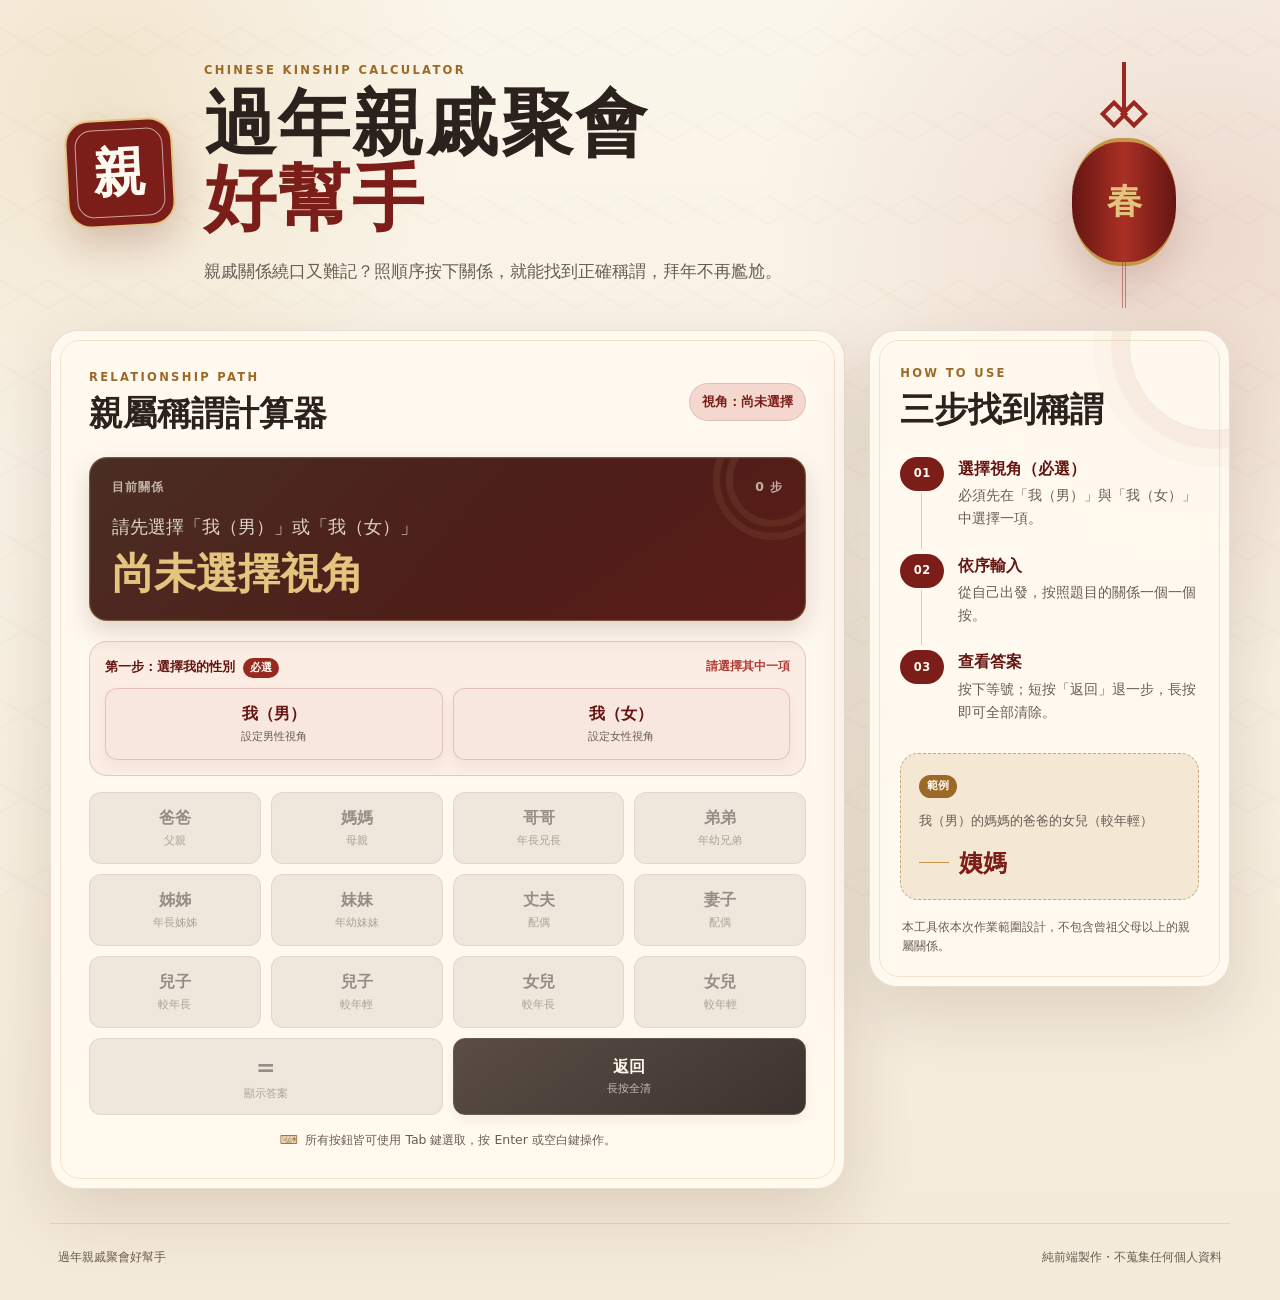
==== index.html @ 0b0f214a "feat: add kinship calculator website" ====
<!doctype html>
<html lang="zh-Hant">
  <head>
    <meta charset="utf-8" />
    <meta name="viewport" content="width=device-width, initial-scale=1" />
    <meta
      name="description"
      content="用按鈕組合親屬關係，快速查詢正確的中文親戚稱謂。"
    />
    <meta name="theme-color" content="#8f211c" />
    <meta property="og:title" content="過年親戚聚會好幫手" />
    <meta
      property="og:description"
      content="不再叫錯人！用關係路徑快速查詢親戚稱謂。"
    />
    <meta property="og:type" content="website" />
    <meta property="og:url" content="https://hw3.chuen666666.com/" />
    <link rel="canonical" href="https://hw3.chuen666666.com/" />
    <link rel="icon" href="./favicon.svg" type="image/svg+xml" />
    <link rel="stylesheet" href="./css/style.css" />
    <script src="./js/app.js" defer></script>
    <title>過年親戚聚會好幫手</title>
  </head>
  <body>
    <a class="skip-link" href="#kinship-tool">跳到稱謂計算器</a>

    <div class="page-shell">
      <header class="hero" aria-labelledby="page-title">
        <div class="brand-seal" aria-hidden="true"><span>親</span></div>
        <div class="hero-copy">
          <p class="eyebrow">Chinese Kinship Calculator</p>
          <h1 id="page-title">過年親戚聚會<br /><span>好幫手</span></h1>
          <p class="hero-description">
            親戚關係繞口又難記？照順序按下關係，就能找到正確稱謂，拜年不再尷尬。
          </p>
        </div>
        <div class="hero-decoration" aria-hidden="true">
          <span class="knot"></span><span class="lantern">春</span>
        </div>
      </header>

      <main id="kinship-tool" class="tool-layout">
        <section class="calculator-card" aria-labelledby="calculator-title">
          <div class="calculator-heading">
            <div>
              <p class="section-kicker">RELATIONSHIP PATH</p>
              <h2 id="calculator-title">親屬稱謂計算器</h2>
            </div>
            <span id="viewpoint-status" class="viewpoint-status"
              >視角：尚未選擇</span
            >
          </div>

          <div class="display-panel" aria-label="計算結果顯示區">
            <div class="display-meta">
              <span>目前關係</span><span id="step-count">0 步</span>
            </div>
            <p id="expression" class="expression">
              請先選擇「我（男）」或「我（女）」
            </p>
            <output id="result" class="result" aria-live="polite"
              >尚未選擇視角</output
            >
          </div>

          <div class="root-selector">
            <div class="root-selector-heading">
              <span>第一步：選擇我的性別 <b>必選</b></span>
              <span id="root-required-message" aria-live="polite"
                >請選擇其中一項</span
              >
            </div>
            <div
              class="root-choice"
              role="radiogroup"
              aria-label="我的性別"
              aria-required="true"
            >
              <button
                class="key key--root"
                type="button"
                role="radio"
                data-root="male"
                aria-checked="false"
              >
                <span>我（男）</span><small>設定男性視角</small>
              </button>
              <button
                class="key key--root"
                type="button"
                role="radio"
                data-root="female"
                aria-checked="false"
              >
                <span>我（女）</span><small>設定女性視角</small>
              </button>
            </div>
          </div>

          <div class="keypad" aria-label="親屬關係按鈕">
            <button
              class="key key--relation"
              type="button"
              data-relation="father"
              aria-label="爸爸"
              disabled
            >
              <span>爸爸</span><small>父親</small>
            </button>
            <button
              class="key key--relation"
              type="button"
              data-relation="mother"
              aria-label="媽媽"
              disabled
            >
              <span>媽媽</span><small>母親</small>
            </button>
            <button
              class="key key--relation"
              type="button"
              data-relation="olderBrother"
              aria-label="哥哥"
              disabled
            >
              <span>哥哥</span><small>年長兄長</small>
            </button>
            <button
              class="key key--relation"
              type="button"
              data-relation="youngerBrother"
              aria-label="弟弟"
              disabled
            >
              <span>弟弟</span><small>年幼兄弟</small>
            </button>

            <button
              class="key key--relation"
              type="button"
              data-relation="olderSister"
              aria-label="姊姊"
              disabled
            >
              <span>姊姊</span><small>年長姊姊</small>
            </button>
            <button
              class="key key--relation"
              type="button"
              data-relation="youngerSister"
              aria-label="妹妹"
              disabled
            >
              <span>妹妹</span><small>年幼妹妹</small>
            </button>
            <button
              class="key key--relation"
              type="button"
              data-relation="husband"
              aria-label="丈夫"
              disabled
            >
              <span>丈夫</span><small>配偶</small>
            </button>
            <button
              class="key key--relation"
              type="button"
              data-relation="wife"
              aria-label="妻子"
              disabled
            >
              <span>妻子</span><small>配偶</small>
            </button>

            <button
              class="key key--relation key--long"
              type="button"
              data-relation="olderSon"
              aria-label="兒子，較年長"
              disabled
            >
              <span>兒子</span><small>較年長</small>
            </button>
            <button
              class="key key--relation key--long"
              type="button"
              data-relation="youngerSon"
              aria-label="兒子，較年輕"
              disabled
            >
              <span>兒子</span><small>較年輕</small>
            </button>
            <button
              class="key key--relation key--long"
              type="button"
              data-relation="olderDaughter"
              aria-label="女兒，較年長"
              disabled
            >
              <span>女兒</span><small>較年長</small>
            </button>
            <button
              class="key key--relation key--long"
              type="button"
              data-relation="youngerDaughter"
              aria-label="女兒，較年輕"
              disabled
            >
              <span>女兒</span><small>較年輕</small>
            </button>

            <button
              class="key key--equals"
              type="button"
              data-action="evaluate"
              aria-label="顯示答案"
              disabled
            >
              <span>=</span><small>顯示答案</small>
            </button>
            <button class="key key--back" type="button" data-action="back">
              <span>返回</span><small>長按全清</small>
            </button>
          </div>

          <p id="interaction-status" class="sr-only" aria-live="polite"></p>
          <p class="keyboard-hint">
            <span aria-hidden="true">⌨</span> 所有按鈕皆可使用 Tab 鍵選取，按
            Enter 或空白鍵操作。
          </p>
        </section>

        <aside class="guide-card" aria-labelledby="guide-title">
          <p class="section-kicker">HOW TO USE</p>
          <h2 id="guide-title">三步找到稱謂</h2>
          <ol class="steps">
            <li>
              <span class="step-number">01</span>
              <div>
                <strong>選擇視角（必選）</strong>
                <p>必須先在「我（男）」與「我（女）」中選擇一項。</p>
              </div>
            </li>
            <li>
              <span class="step-number">02</span>
              <div>
                <strong>依序輸入</strong>
                <p>從自己出發，按照題目的關係一個一個按。</p>
              </div>
            </li>
            <li>
              <span class="step-number">03</span>
              <div>
                <strong>查看答案</strong>
                <p>按下等號；短按「返回」退一步，長按即可全部清除。</p>
              </div>
            </li>
          </ol>

          <div class="example-card">
            <span>範例</span>
            <p>我（男）的媽媽的爸爸的女兒（較年輕）</p>
            <div aria-hidden="true"><i></i><b>姨媽</b></div>
          </div>

          <p class="scope-note">
            本工具依本次作業範圍設計，不包含曾祖父母以上的親屬關係。
          </p>
        </aside>
      </main>

      <footer>
        <p>過年親戚聚會好幫手</p>
        <p>純前端製作・不蒐集任何個人資料</p>
      </footer>
    </div>

    <noscript
      >此工具需要 JavaScript 才能計算親屬稱謂，請啟用 JavaScript
      後重新整理頁面。</noscript
    >
  </body>
</html>
---- css/style.css ----
:root {
  --red-950: #47100f;
  --red-900: #651512;
  --red-800: #7b1d18;
  --red-700: #982820;
  --red-100: #f4d8cf;
  --gold-700: #9c6a26;
  --gold-500: #c59647;
  --gold-300: #e4c47e;
  --paper: #fffaf0;
  --paper-deep: #f3ead9;
  --ink: #2b211d;
  --ink-soft: #695c54;
  --line: rgba(92, 61, 38, 0.15);
  --success: #27714e;
  --error: #b03a31;
  --shadow: 0 24px 70px rgba(73, 30, 16, 0.14);
  --radius-lg: 28px;
  --radius-md: 18px;
  --radius-sm: 12px;
}

*,
*::before,
*::after {
  box-sizing: border-box;
}

html {
  scroll-behavior: smooth;
}

body {
  min-width: 320px;
  min-height: 100vh;
  margin: 0;
  color: var(--ink);
  background:
    radial-gradient(
      circle at 8% 7%,
      rgba(197, 150, 71, 0.18),
      transparent 23rem
    ),
    radial-gradient(
      circle at 94% 18%,
      rgba(152, 40, 32, 0.13),
      transparent 28rem
    ),
    linear-gradient(180deg, #fbf6eb 0%, #f4ead8 100%);
  font-family:
    "Noto Sans TC", "PingFang TC", "Microsoft JhengHei", system-ui, sans-serif;
  line-height: 1.5;
}

body::before {
  position: fixed;
  inset: 0;
  z-index: -1;
  content: "";
  opacity: 0.28;
  pointer-events: none;
  background-image:
    linear-gradient(
      30deg,
      transparent 48%,
      rgba(132, 85, 42, 0.08) 49%,
      rgba(132, 85, 42, 0.08) 51%,
      transparent 52%
    ),
    linear-gradient(
      150deg,
      transparent 48%,
      rgba(132, 85, 42, 0.06) 49%,
      rgba(132, 85, 42, 0.06) 51%,
      transparent 52%
    );
  background-size: 48px 84px;
}

button,
output {
  font: inherit;
}

button {
  -webkit-tap-highlight-color: transparent;
}

.sr-only {
  position: absolute;
  width: 1px;
  height: 1px;
  padding: 0;
  margin: -1px;
  overflow: hidden;
  clip: rect(0, 0, 0, 0);
  white-space: nowrap;
  border: 0;
}

.skip-link {
  position: fixed;
  top: 12px;
  left: 12px;
  z-index: 20;
  padding: 10px 16px;
  color: #fff;
  background: var(--red-900);
  border-radius: 8px;
  transform: translateY(-160%);
  transition: transform 160ms ease;
}

.skip-link:focus {
  transform: translateY(0);
}

.page-shell {
  width: min(1180px, calc(100% - 40px));
  margin: 0 auto;
}

.hero {
  position: relative;
  display: grid;
  grid-template-columns: auto minmax(0, 1fr) 180px;
  gap: 30px;
  align-items: center;
  min-height: 330px;
  padding: 62px 16px 46px;
}

.brand-seal {
  position: relative;
  display: grid;
  width: 108px;
  aspect-ratio: 1;
  place-items: center;
  color: var(--paper);
  background: var(--red-800);
  border: 2px solid var(--gold-300);
  border-radius: 24px;
  box-shadow: 0 18px 38px rgba(101, 21, 18, 0.2);
  transform: rotate(-3deg);
}

.brand-seal::before {
  position: absolute;
  inset: 8px;
  content: "";
  border: 1px solid rgba(255, 250, 240, 0.6);
  border-radius: 17px;
}

.brand-seal span {
  font-family: "Noto Serif TC", "PMingLiU", serif;
  font-size: 3.3rem;
  font-weight: 700;
  line-height: 1;
}

.eyebrow,
.section-kicker {
  margin: 0 0 8px;
  color: var(--gold-700);
  font-size: 0.72rem;
  font-weight: 800;
  letter-spacing: 0.2em;
  text-transform: uppercase;
}

.hero h1 {
  margin: 0;
  font-family: "Noto Serif TC", "PMingLiU", serif;
  font-size: clamp(2.65rem, 5.6vw, 5rem);
  font-weight: 800;
  letter-spacing: 0.03em;
  line-height: 1.04;
}

.hero h1 span {
  color: var(--red-800);
}

.hero-description {
  max-width: 630px;
  margin: 22px 0 0;
  color: var(--ink-soft);
  font-size: 1.05rem;
}

.hero-decoration {
  position: relative;
  align-self: stretch;
}

.knot {
  position: absolute;
  top: 0;
  left: 50%;
  width: 4px;
  height: 56px;
  background: var(--red-700);
  transform: translateX(-50%);
}

.knot::before,
.knot::after {
  position: absolute;
  top: 42px;
  width: 20px;
  height: 20px;
  content: "";
  border: 4px solid var(--red-700);
  transform: rotate(45deg);
}

.knot::before {
  left: -18px;
}
.knot::after {
  right: -18px;
}

.lantern {
  position: absolute;
  top: 76px;
  left: 50%;
  display: grid;
  width: 104px;
  height: 128px;
  place-items: center;
  color: var(--gold-300);
  background: linear-gradient(
    90deg,
    var(--red-900),
    #aa3025 50%,
    var(--red-900)
  );
  border: 4px solid var(--gold-500);
  border-width: 4px 0;
  border-radius: 46%;
  box-shadow: 0 18px 40px rgba(101, 21, 18, 0.18);
  font-family: "Noto Serif TC", "PMingLiU", serif;
  font-size: 2.2rem;
  font-weight: 700;
  transform: translateX(-50%);
}

.lantern::after {
  position: absolute;
  top: 100%;
  left: 50%;
  width: 3px;
  height: 46px;
  content: "";
  background: repeating-linear-gradient(
    90deg,
    var(--red-700) 0 1px,
    transparent 1px 3px
  );
  transform: translateX(-50%);
}

.tool-layout {
  display: grid;
  grid-template-columns: minmax(0, 1.72fr) minmax(280px, 0.78fr);
  gap: 24px;
  align-items: start;
  padding-bottom: 34px;
}

.calculator-card,
.guide-card {
  position: relative;
  background: rgba(255, 250, 240, 0.92);
  border: 1px solid rgba(120, 78, 41, 0.16);
  border-radius: var(--radius-lg);
  box-shadow: var(--shadow);
  backdrop-filter: blur(12px);
}

.calculator-card {
  padding: clamp(20px, 3.6vw, 38px);
}

.calculator-card::before,
.guide-card::before {
  position: absolute;
  inset: 9px;
  z-index: -1;
  content: "";
  border: 1px solid rgba(197, 150, 71, 0.22);
  border-radius: calc(var(--radius-lg) - 8px);
  pointer-events: none;
}

.calculator-heading {
  display: flex;
  gap: 18px;
  align-items: center;
  justify-content: space-between;
  margin-bottom: 22px;
}

.calculator-heading h2,
.guide-card h2 {
  margin: 0;
  font-family: "Noto Serif TC", "PMingLiU", serif;
  font-size: clamp(1.55rem, 3vw, 2.1rem);
  line-height: 1.2;
}

.viewpoint-status {
  flex: 0 0 auto;
  padding: 8px 12px;
  color: var(--red-800);
  background: var(--red-100);
  border: 1px solid rgba(123, 29, 24, 0.14);
  border-radius: 999px;
  font-size: 0.83rem;
  font-weight: 700;
}

.display-panel {
  position: relative;
  min-height: 164px;
  margin-bottom: 20px;
  padding: 20px 22px;
  overflow: hidden;
  color: #fff9ed;
  background:
    linear-gradient(135deg, rgba(228, 196, 126, 0.08), transparent 55%),
    linear-gradient(145deg, #3d211b, #5b1c18);
  border: 1px solid rgba(228, 196, 126, 0.3);
  border-radius: var(--radius-md);
  box-shadow:
    inset 0 0 0 1px rgba(255, 255, 255, 0.04),
    0 10px 24px rgba(71, 16, 15, 0.17);
}

.display-panel::after {
  position: absolute;
  top: -38px;
  right: -28px;
  width: 120px;
  height: 120px;
  content: "";
  border: 20px double rgba(228, 196, 126, 0.08);
  border-radius: 50%;
}

.display-meta {
  position: relative;
  z-index: 1;
  display: flex;
  justify-content: space-between;
  color: rgba(255, 249, 237, 0.66);
  font-size: 0.78rem;
  font-weight: 700;
  letter-spacing: 0.08em;
}

.expression {
  position: relative;
  z-index: 1;
  min-height: 27px;
  margin: 17px 0 8px;
  overflow-wrap: anywhere;
  color: rgba(255, 249, 237, 0.82);
  font-size: clamp(0.96rem, 2.2vw, 1.15rem);
}

.result {
  position: relative;
  z-index: 1;
  display: block;
  min-height: 46px;
  color: var(--gold-300);
  font-family: "Noto Serif TC", "PMingLiU", serif;
  font-size: clamp(1.8rem, 4vw, 2.65rem);
  font-weight: 800;
  line-height: 1.2;
  transition:
    color 160ms ease,
    transform 160ms ease;
}

.result.is-success {
  color: #f3d58f;
  transform: translateY(-1px);
}

.result.is-error {
  color: #ffc3b7;
  font-family: inherit;
  font-size: 1.05rem;
  font-weight: 700;
}

.root-selector {
  margin-bottom: 16px;
  padding: 15px;
  background: rgba(244, 216, 207, 0.38);
  border: 1px solid rgba(152, 40, 32, 0.18);
  border-radius: var(--radius-md);
}

.root-selector-heading {
  display: flex;
  gap: 12px;
  align-items: center;
  justify-content: space-between;
  margin-bottom: 10px;
  color: var(--red-900);
  font-size: 0.8rem;
  font-weight: 800;
}

.root-selector-heading b {
  display: inline-block;
  margin-left: 4px;
  padding: 2px 7px;
  color: var(--paper);
  background: var(--red-700);
  border-radius: 999px;
  font-size: 0.66rem;
}

#root-required-message {
  color: var(--error);
  font-size: 0.74rem;
  font-weight: 700;
}

#root-required-message.is-complete {
  color: var(--success);
}

.root-choice {
  display: grid;
  grid-template-columns: repeat(2, minmax(0, 1fr));
  gap: 10px;
}

.keypad {
  display: grid;
  grid-template-columns: repeat(4, minmax(0, 1fr));
  gap: 10px;
}

.key {
  position: relative;
  display: flex;
  min-width: 0;
  min-height: 72px;
  padding: 11px 8px;
  flex-direction: column;
  align-items: center;
  justify-content: center;
  color: var(--ink);
  background: linear-gradient(180deg, #fffdf8, #f5ecdd);
  border: 1px solid var(--line);
  border-radius: var(--radius-sm);
  box-shadow: 0 5px 12px rgba(76, 48, 25, 0.06);
  cursor: pointer;
  touch-action: manipulation;
  user-select: none;
  transition:
    transform 140ms ease,
    box-shadow 140ms ease,
    border-color 140ms ease,
    background 140ms ease;
}

.key span {
  font-size: 1.02rem;
  font-weight: 800;
}

.key small {
  margin-top: 2px;
  color: var(--ink-soft);
  font-size: 0.69rem;
}

.key:hover {
  z-index: 1;
  border-color: rgba(156, 106, 38, 0.48);
  box-shadow: 0 9px 20px rgba(76, 48, 25, 0.11);
  transform: translateY(-2px);
}

.key:active {
  box-shadow: 0 3px 8px rgba(76, 48, 25, 0.08);
  transform: translateY(1px);
}

.key:focus-visible {
  z-index: 2;
  outline: 3px solid rgba(197, 150, 71, 0.55);
  outline-offset: 2px;
}

.key:disabled {
  color: rgba(43, 33, 29, 0.45);
  background: #eee7dc;
  border-color: rgba(92, 61, 38, 0.09);
  box-shadow: none;
  cursor: not-allowed;
  transform: none;
}

.key:disabled small {
  color: rgba(105, 92, 84, 0.5);
}

.key--root {
  color: var(--red-900);
  background: #f8e7df;
  border-color: rgba(152, 40, 32, 0.2);
}

.key--root[aria-checked="true"] {
  color: #fff9ed;
  background: linear-gradient(145deg, var(--red-700), var(--red-900));
  border-color: var(--gold-500);
  box-shadow: 0 8px 20px rgba(101, 21, 18, 0.2);
}

.key--root[aria-checked="true"] small {
  color: rgba(255, 249, 237, 0.72);
}

.key--equals {
  color: var(--paper);
  background: linear-gradient(145deg, #b67d2e, #8f5b1d);
  border-color: var(--gold-300);
}

.key--equals span {
  font-size: 1.45rem;
}

.key--equals small {
  color: rgba(255, 250, 240, 0.75);
}

.key--back {
  color: var(--paper);
  background: linear-gradient(145deg, #5a4d46, #3d332e);
  border-color: #695a51;
}

.key--back small {
  color: rgba(255, 250, 240, 0.68);
}

.key--back.is-pressing {
  background: linear-gradient(145deg, #79231e, #4f1714);
  border-color: var(--gold-500);
  box-shadow: 0 0 0 3px rgba(197, 150, 71, 0.22);
}

.key--equals,
.key--back {
  grid-column: span 2;
}

.keyboard-hint {
  margin: 16px 0 0;
  color: var(--ink-soft);
  font-size: 0.78rem;
  text-align: center;
}

.keyboard-hint span {
  margin-right: 4px;
  color: var(--gold-700);
}

.guide-card {
  padding: 34px 30px 30px;
  overflow: hidden;
}

.guide-card::after {
  position: absolute;
  top: -70px;
  right: -70px;
  width: 170px;
  height: 170px;
  content: "";
  border: 1px solid rgba(152, 40, 32, 0.09);
  border-radius: 50%;
  box-shadow:
    0 0 0 18px rgba(152, 40, 32, 0.035),
    0 0 0 36px rgba(152, 40, 32, 0.025);
}

.steps {
  display: grid;
  gap: 0;
  margin: 26px 0 30px;
  padding: 0;
  list-style: none;
}

.steps li {
  position: relative;
  display: grid;
  grid-template-columns: 44px 1fr;
  gap: 14px;
  padding-bottom: 24px;
}

.steps li:last-child {
  padding-bottom: 0;
}

.steps li:not(:last-child)::after {
  position: absolute;
  top: 36px;
  bottom: 5px;
  left: 21px;
  width: 1px;
  content: "";
  background: rgba(197, 150, 71, 0.45);
}

.step-number {
  display: grid;
  width: 44px;
  height: 34px;
  place-items: center;
  color: var(--paper);
  background: var(--red-800);
  border-radius: 999px;
  font-size: 0.72rem;
  font-weight: 800;
  letter-spacing: 0.05em;
}

.steps strong {
  display: block;
  margin-bottom: 4px;
  color: var(--red-900);
  font-size: 0.98rem;
}

.steps p {
  margin: 0;
  color: var(--ink-soft);
  font-size: 0.86rem;
  line-height: 1.65;
}

.example-card {
  padding: 18px;
  background: #f4e8d4;
  border: 1px dashed rgba(156, 106, 38, 0.5);
  border-radius: var(--radius-md);
}

.example-card > span {
  display: inline-block;
  padding: 3px 8px;
  color: var(--paper);
  background: var(--gold-700);
  border-radius: 999px;
  font-size: 0.68rem;
  font-weight: 800;
}

.example-card p {
  margin: 12px 0 14px;
  color: var(--ink-soft);
  font-size: 0.8rem;
  line-height: 1.65;
}

.example-card div {
  display: flex;
  align-items: center;
  color: var(--red-800);
}

.example-card i {
  width: 30px;
  height: 1px;
  margin-right: 10px;
  background: var(--gold-500);
}

.example-card b {
  font-family: "Noto Serif TC", "PMingLiU", serif;
  font-size: 1.5rem;
}

.scope-note {
  margin: 18px 2px 0;
  color: var(--ink-soft);
  font-size: 0.75rem;
  line-height: 1.6;
}

footer {
  display: flex;
  padding: 24px 8px 34px;
  justify-content: space-between;
  color: var(--ink-soft);
  border-top: 1px solid rgba(92, 61, 38, 0.12);
  font-size: 0.78rem;
}

footer p {
  margin: 0;
}

noscript {
  position: fixed;
  right: 20px;
  bottom: 20px;
  left: 20px;
  z-index: 30;
  padding: 14px 18px;
  color: #fff;
  background: var(--error);
  border-radius: 12px;
  text-align: center;
}

@media (max-width: 920px) {
  .hero {
    grid-template-columns: auto minmax(0, 1fr);
  }

  .hero-decoration {
    display: none;
  }

  .tool-layout {
    grid-template-columns: 1fr;
  }

  .guide-card {
    display: grid;
    grid-template-columns: minmax(0, 1fr) minmax(260px, 0.8fr);
    column-gap: 30px;
  }

  .guide-card > .section-kicker,
  .guide-card > h2,
  .guide-card > .scope-note {
    grid-column: 1 / -1;
  }

  .steps {
    margin-bottom: 0;
  }

  .example-card {
    align-self: start;
    margin-top: 26px;
  }
}

@media (max-width: 650px) {
  .page-shell {
    width: min(100% - 24px, 560px);
  }

  .hero {
    grid-template-columns: 68px minmax(0, 1fr);
    gap: 16px;
    min-height: auto;
    padding: 34px 3px 28px;
  }

  .brand-seal {
    width: 68px;
    border-radius: 17px;
  }

  .brand-seal::before {
    inset: 6px;
    border-radius: 12px;
  }

  .brand-seal span {
    font-size: 2.25rem;
  }

  .eyebrow {
    letter-spacing: 0.11em;
  }

  .hero h1 {
    font-size: clamp(2rem, 10vw, 3rem);
  }

  .hero-description {
    grid-column: 1 / -1;
    margin-top: 16px;
    font-size: 0.92rem;
  }

  .calculator-heading {
    align-items: flex-start;
  }

  .viewpoint-status {
    padding: 6px 9px;
    font-size: 0.72rem;
  }

  .display-panel {
    min-height: 150px;
    padding: 18px;
  }

  .keypad {
    grid-template-columns: repeat(2, minmax(0, 1fr));
    gap: 8px;
  }

  .root-choice {
    gap: 8px;
  }

  .key--equals,
  .key--back {
    grid-column: span 1;
  }

  .key {
    min-height: 66px;
  }

  .guide-card {
    display: block;
    padding: 30px 24px 26px;
  }

  .steps {
    margin-bottom: 28px;
  }

  .example-card {
    margin-top: 0;
  }

  footer {
    gap: 8px;
    flex-direction: column;
    align-items: center;
    text-align: center;
  }
}

@media (max-width: 390px) {
  .calculator-card {
    padding: 18px 14px;
  }

  .calculator-heading {
    display: block;
  }

  .viewpoint-status {
    display: inline-block;
    margin-top: 12px;
  }

  .root-selector-heading {
    align-items: flex-start;
    flex-direction: column;
    gap: 4px;
  }
}

@media (prefers-reduced-motion: reduce) {
  *,
  *::before,
  *::after {
    scroll-behavior: auto !important;
    transition-duration: 0.01ms !important;
    animation-duration: 0.01ms !important;
    animation-iteration-count: 1 !important;
  }
}
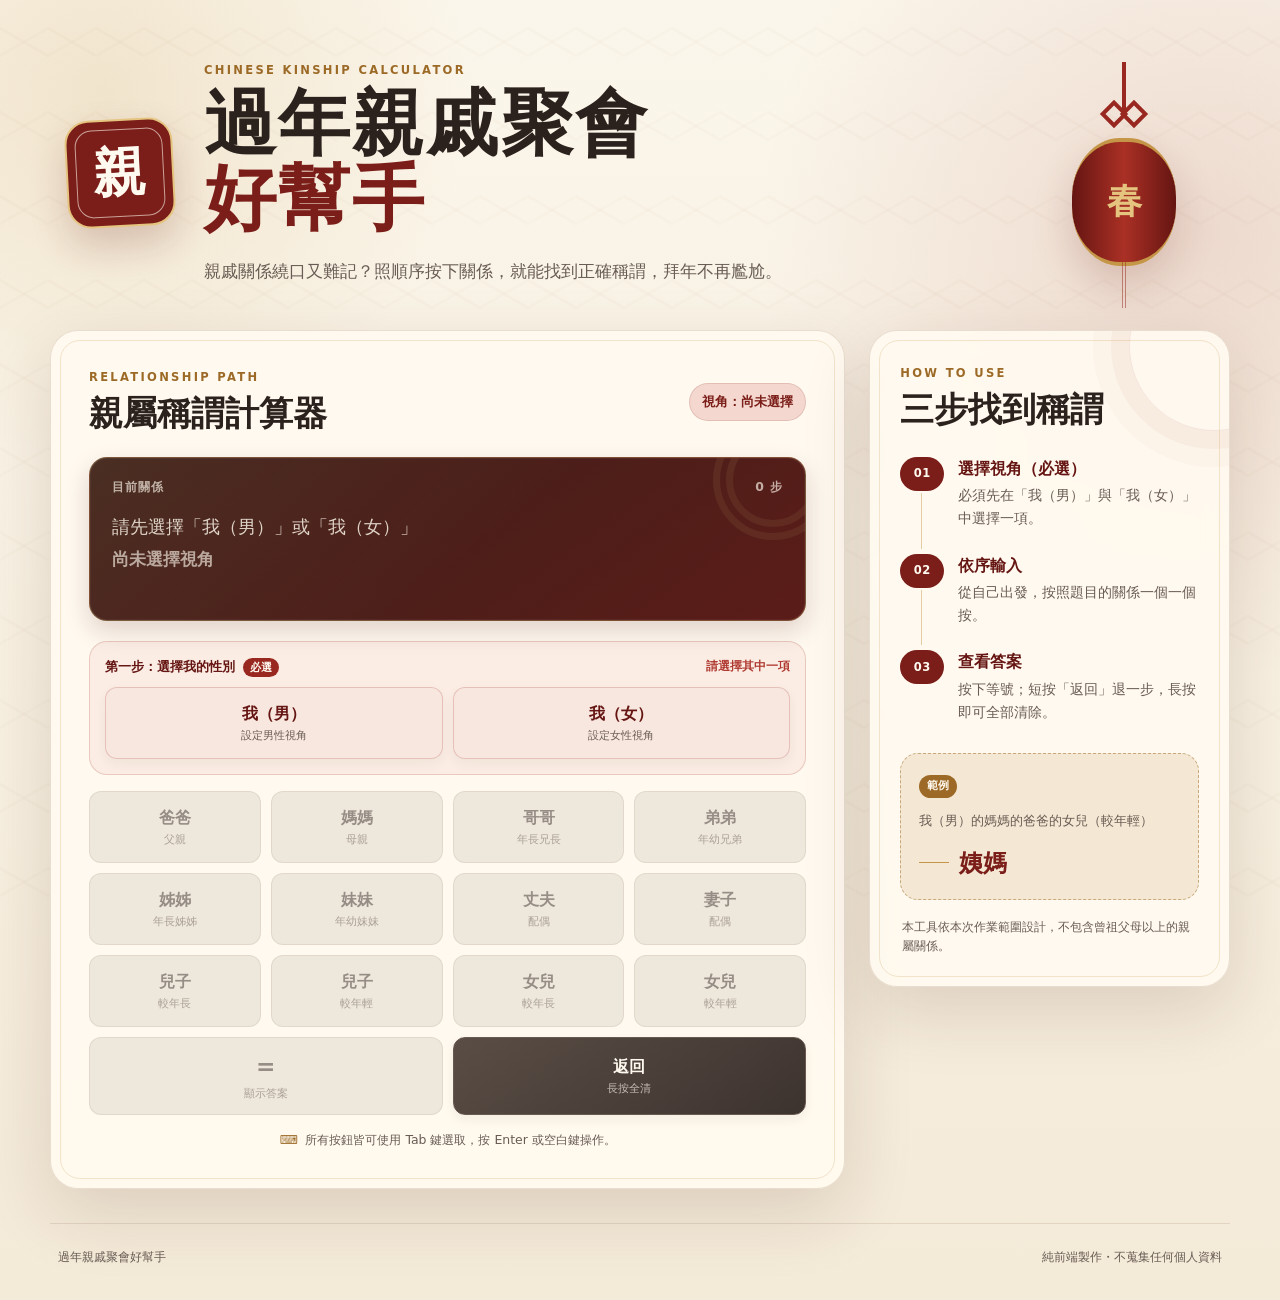
==== commit 8f0678c0: "format" ====
--- a/index.html
+++ b/index.html
@@ -1,283 +1,248 @@
 <!doctype html>
 <html lang="zh-Hant">
-  <head>
-    <meta charset="utf-8" />
-    <meta name="viewport" content="width=device-width, initial-scale=1" />
-    <meta
-      name="description"
-      content="用按鈕組合親屬關係，快速查詢正確的中文親戚稱謂。"
-    />
-    <meta name="theme-color" content="#8f211c" />
-    <meta property="og:title" content="過年親戚聚會好幫手" />
-    <meta
-      property="og:description"
-      content="不再叫錯人！用關係路徑快速查詢親戚稱謂。"
-    />
-    <meta property="og:type" content="website" />
-    <meta property="og:url" content="https://hw3.chuen666666.com/" />
-    <link rel="canonical" href="https://hw3.chuen666666.com/" />
-    <link rel="icon" href="./favicon.svg" type="image/svg+xml" />
-    <link rel="stylesheet" href="./css/style.css" />
-    <script src="./js/app.js" defer></script>
-    <title>過年親戚聚會好幫手</title>
-  </head>
-  <body>
-    <a class="skip-link" href="#kinship-tool">跳到稱謂計算器</a>
-
-    <div class="page-shell">
-      <header class="hero" aria-labelledby="page-title">
-        <div class="brand-seal" aria-hidden="true"><span>親</span></div>
-        <div class="hero-copy">
-          <p class="eyebrow">Chinese Kinship Calculator</p>
-          <h1 id="page-title">過年親戚聚會<br /><span>好幫手</span></h1>
-          <p class="hero-description">
-            親戚關係繞口又難記？照順序按下關係，就能找到正確稱謂，拜年不再尷尬。
-          </p>
+    <head>
+        <meta charset="utf-8" />
+        <meta name="viewport" content="width=device-width, initial-scale=1" />
+        <meta name="description" content="用按鈕組合親屬關係，快速查詢正確的中文親戚稱謂。" />
+        <meta name="theme-color" content="#8f211c" />
+        <meta property="og:title" content="過年親戚聚會好幫手" />
+        <meta property="og:description" content="不再叫錯人！用關係路徑快速查詢親戚稱謂。" />
+        <meta property="og:type" content="website" />
+        <meta property="og:url" content="https://hw3.chuen666666.com/" />
+        <link rel="canonical" href="https://hw3.chuen666666.com/" />
+        <link rel="icon" href="./favicon.svg" type="image/svg+xml" />
+        <link rel="stylesheet" href="./css/style.css" />
+        <script src="./js/app.js" defer></script>
+        <title>過年親戚聚會好幫手</title>
+    </head>
+    <body>
+        <a class="skip-link" href="#kinship-tool">跳到稱謂計算器</a>
+
+        <div class="page-shell">
+            <header class="hero" aria-labelledby="page-title">
+                <div class="brand-seal" aria-hidden="true"><span>親</span></div>
+                <div class="hero-copy">
+                    <p class="eyebrow">Chinese Kinship Calculator</p>
+                    <h1 id="page-title">過年親戚聚會<br /><span>好幫手</span></h1>
+                    <p class="hero-description">親戚關係繞口又難記？照順序按下關係，就能找到正確稱謂，拜年不再尷尬。</p>
+                </div>
+                <div class="hero-decoration" aria-hidden="true">
+                    <span class="knot"></span><span class="lantern">春</span>
+                </div>
+            </header>
+
+            <main id="kinship-tool" class="tool-layout">
+                <section class="calculator-card" aria-labelledby="calculator-title">
+                    <div class="calculator-heading">
+                        <div>
+                            <p class="section-kicker">RELATIONSHIP PATH</p>
+                            <h2 id="calculator-title">親屬稱謂計算器</h2>
+                        </div>
+                        <span id="viewpoint-status" class="viewpoint-status">視角：尚未選擇</span>
+                    </div>
+
+                    <div class="display-panel" aria-label="計算結果顯示區">
+                        <div class="display-meta"><span>目前關係</span><span id="step-count">0 步</span></div>
+                        <p id="expression" class="expression">請先選擇「我（男）」或「我（女）」</p>
+                        <output id="result" class="result" aria-live="polite">尚未選擇視角</output>
+                    </div>
+
+                    <div class="root-selector">
+                        <div class="root-selector-heading">
+                            <span>第一步：選擇我的性別 <b>必選</b></span>
+                            <span id="root-required-message" aria-live="polite">請選擇其中一項</span>
+                        </div>
+                        <div class="root-choice" role="radiogroup" aria-label="我的性別" aria-required="true">
+                            <button
+                                class="key key--root"
+                                type="button"
+                                role="radio"
+                                data-root="male"
+                                aria-checked="false"
+                            >
+                                <span>我（男）</span><small>設定男性視角</small>
+                            </button>
+                            <button
+                                class="key key--root"
+                                type="button"
+                                role="radio"
+                                data-root="female"
+                                aria-checked="false"
+                            >
+                                <span>我（女）</span><small>設定女性視角</small>
+                            </button>
+                        </div>
+                    </div>
+
+                    <div class="keypad" aria-label="親屬關係按鈕">
+                        <button
+                            class="key key--relation"
+                            type="button"
+                            data-relation="father"
+                            aria-label="爸爸"
+                            disabled
+                        >
+                            <span>爸爸</span><small>父親</small>
+                        </button>
+                        <button
+                            class="key key--relation"
+                            type="button"
+                            data-relation="mother"
+                            aria-label="媽媽"
+                            disabled
+                        >
+                            <span>媽媽</span><small>母親</small>
+                        </button>
+                        <button
+                            class="key key--relation"
+                            type="button"
+                            data-relation="olderBrother"
+                            aria-label="哥哥"
+                            disabled
+                        >
+                            <span>哥哥</span><small>年長兄長</small>
+                        </button>
+                        <button
+                            class="key key--relation"
+                            type="button"
+                            data-relation="youngerBrother"
+                            aria-label="弟弟"
+                            disabled
+                        >
+                            <span>弟弟</span><small>年幼兄弟</small>
+                        </button>
+
+                        <button
+                            class="key key--relation"
+                            type="button"
+                            data-relation="olderSister"
+                            aria-label="姊姊"
+                            disabled
+                        >
+                            <span>姊姊</span><small>年長姊姊</small>
+                        </button>
+                        <button
+                            class="key key--relation"
+                            type="button"
+                            data-relation="youngerSister"
+                            aria-label="妹妹"
+                            disabled
+                        >
+                            <span>妹妹</span><small>年幼妹妹</small>
+                        </button>
+                        <button
+                            class="key key--relation"
+                            type="button"
+                            data-relation="husband"
+                            aria-label="丈夫"
+                            disabled
+                        >
+                            <span>丈夫</span><small>配偶</small>
+                        </button>
+                        <button class="key key--relation" type="button" data-relation="wife" aria-label="妻子" disabled>
+                            <span>妻子</span><small>配偶</small>
+                        </button>
+
+                        <button
+                            class="key key--relation key--long"
+                            type="button"
+                            data-relation="olderSon"
+                            aria-label="兒子，較年長"
+                            disabled
+                        >
+                            <span>兒子</span><small>較年長</small>
+                        </button>
+                        <button
+                            class="key key--relation key--long"
+                            type="button"
+                            data-relation="youngerSon"
+                            aria-label="兒子，較年輕"
+                            disabled
+                        >
+                            <span>兒子</span><small>較年輕</small>
+                        </button>
+                        <button
+                            class="key key--relation key--long"
+                            type="button"
+                            data-relation="olderDaughter"
+                            aria-label="女兒，較年長"
+                            disabled
+                        >
+                            <span>女兒</span><small>較年長</small>
+                        </button>
+                        <button
+                            class="key key--relation key--long"
+                            type="button"
+                            data-relation="youngerDaughter"
+                            aria-label="女兒，較年輕"
+                            disabled
+                        >
+                            <span>女兒</span><small>較年輕</small>
+                        </button>
+
+                        <button
+                            class="key key--equals"
+                            type="button"
+                            data-action="evaluate"
+                            aria-label="顯示答案"
+                            disabled
+                        >
+                            <span>=</span><small>顯示答案</small>
+                        </button>
+                        <button class="key key--back" type="button" data-action="back">
+                            <span>返回</span><small>長按全清</small>
+                        </button>
+                    </div>
+
+                    <p id="interaction-status" class="sr-only" aria-live="polite"></p>
+                    <p class="keyboard-hint">
+                        <span aria-hidden="true">⌨</span> 所有按鈕皆可使用 Tab 鍵選取，按 Enter 或空白鍵操作。
+                    </p>
+                </section>
+
+                <aside class="guide-card" aria-labelledby="guide-title">
+                    <p class="section-kicker">HOW TO USE</p>
+                    <h2 id="guide-title">三步找到稱謂</h2>
+                    <ol class="steps">
+                        <li>
+                            <span class="step-number">01</span>
+                            <div>
+                                <strong>選擇視角（必選）</strong>
+                                <p>必須先在「我（男）」與「我（女）」中選擇一項。</p>
+                            </div>
+                        </li>
+                        <li>
+                            <span class="step-number">02</span>
+                            <div>
+                                <strong>依序輸入</strong>
+                                <p>從自己出發，按照題目的關係一個一個按。</p>
+                            </div>
+                        </li>
+                        <li>
+                            <span class="step-number">03</span>
+                            <div>
+                                <strong>查看答案</strong>
+                                <p>按下等號；短按「返回」退一步，長按即可全部清除。</p>
+                            </div>
+                        </li>
+                    </ol>
+
+                    <div class="example-card">
+                        <span>範例</span>
+                        <p>我（男）的媽媽的爸爸的女兒（較年輕）</p>
+                        <div aria-hidden="true"><i></i><b>姨媽</b></div>
+                    </div>
+
+                    <p class="scope-note">本工具依本次作業範圍設計，不包含曾祖父母以上的親屬關係。</p>
+                </aside>
+            </main>
+
+            <footer>
+                <p>過年親戚聚會好幫手</p>
+                <p>純前端製作・不蒐集任何個人資料</p>
+            </footer>
         </div>
-        <div class="hero-decoration" aria-hidden="true">
-          <span class="knot"></span><span class="lantern">春</span>
-        </div>
-      </header>
-
-      <main id="kinship-tool" class="tool-layout">
-        <section class="calculator-card" aria-labelledby="calculator-title">
-          <div class="calculator-heading">
-            <div>
-              <p class="section-kicker">RELATIONSHIP PATH</p>
-              <h2 id="calculator-title">親屬稱謂計算器</h2>
-            </div>
-            <span id="viewpoint-status" class="viewpoint-status"
-              >視角：尚未選擇</span
-            >
-          </div>
-
-          <div class="display-panel" aria-label="計算結果顯示區">
-            <div class="display-meta">
-              <span>目前關係</span><span id="step-count">0 步</span>
-            </div>
-            <p id="expression" class="expression">
-              請先選擇「我（男）」或「我（女）」
-            </p>
-            <output id="result" class="result" aria-live="polite"
-              >尚未選擇視角</output
-            >
-          </div>
-
-          <div class="root-selector">
-            <div class="root-selector-heading">
-              <span>第一步：選擇我的性別 <b>必選</b></span>
-              <span id="root-required-message" aria-live="polite"
-                >請選擇其中一項</span
-              >
-            </div>
-            <div
-              class="root-choice"
-              role="radiogroup"
-              aria-label="我的性別"
-              aria-required="true"
-            >
-              <button
-                class="key key--root"
-                type="button"
-                role="radio"
-                data-root="male"
-                aria-checked="false"
-              >
-                <span>我（男）</span><small>設定男性視角</small>
-              </button>
-              <button
-                class="key key--root"
-                type="button"
-                role="radio"
-                data-root="female"
-                aria-checked="false"
-              >
-                <span>我（女）</span><small>設定女性視角</small>
-              </button>
-            </div>
-          </div>
-
-          <div class="keypad" aria-label="親屬關係按鈕">
-            <button
-              class="key key--relation"
-              type="button"
-              data-relation="father"
-              aria-label="爸爸"
-              disabled
-            >
-              <span>爸爸</span><small>父親</small>
-            </button>
-            <button
-              class="key key--relation"
-              type="button"
-              data-relation="mother"
-              aria-label="媽媽"
-              disabled
-            >
-              <span>媽媽</span><small>母親</small>
-            </button>
-            <button
-              class="key key--relation"
-              type="button"
-              data-relation="olderBrother"
-              aria-label="哥哥"
-              disabled
-            >
-              <span>哥哥</span><small>年長兄長</small>
-            </button>
-            <button
-              class="key key--relation"
-              type="button"
-              data-relation="youngerBrother"
-              aria-label="弟弟"
-              disabled
-            >
-              <span>弟弟</span><small>年幼兄弟</small>
-            </button>
-
-            <button
-              class="key key--relation"
-              type="button"
-              data-relation="olderSister"
-              aria-label="姊姊"
-              disabled
-            >
-              <span>姊姊</span><small>年長姊姊</small>
-            </button>
-            <button
-              class="key key--relation"
-              type="button"
-              data-relation="youngerSister"
-              aria-label="妹妹"
-              disabled
-            >
-              <span>妹妹</span><small>年幼妹妹</small>
-            </button>
-            <button
-              class="key key--relation"
-              type="button"
-              data-relation="husband"
-              aria-label="丈夫"
-              disabled
-            >
-              <span>丈夫</span><small>配偶</small>
-            </button>
-            <button
-              class="key key--relation"
-              type="button"
-              data-relation="wife"
-              aria-label="妻子"
-              disabled
-            >
-              <span>妻子</span><small>配偶</small>
-            </button>
-
-            <button
-              class="key key--relation key--long"
-              type="button"
-              data-relation="olderSon"
-              aria-label="兒子，較年長"
-              disabled
-            >
-              <span>兒子</span><small>較年長</small>
-            </button>
-            <button
-              class="key key--relation key--long"
-              type="button"
-              data-relation="youngerSon"
-              aria-label="兒子，較年輕"
-              disabled
-            >
-              <span>兒子</span><small>較年輕</small>
-            </button>
-            <button
-              class="key key--relation key--long"
-              type="button"
-              data-relation="olderDaughter"
-              aria-label="女兒，較年長"
-              disabled
-            >
-              <span>女兒</span><small>較年長</small>
-            </button>
-            <button
-              class="key key--relation key--long"
-              type="button"
-              data-relation="youngerDaughter"
-              aria-label="女兒，較年輕"
-              disabled
-            >
-              <span>女兒</span><small>較年輕</small>
-            </button>
-
-            <button
-              class="key key--equals"
-              type="button"
-              data-action="evaluate"
-              aria-label="顯示答案"
-              disabled
-            >
-              <span>=</span><small>顯示答案</small>
-            </button>
-            <button class="key key--back" type="button" data-action="back">
-              <span>返回</span><small>長按全清</small>
-            </button>
-          </div>
-
-          <p id="interaction-status" class="sr-only" aria-live="polite"></p>
-          <p class="keyboard-hint">
-            <span aria-hidden="true">⌨</span> 所有按鈕皆可使用 Tab 鍵選取，按
-            Enter 或空白鍵操作。
-          </p>
-        </section>
-
-        <aside class="guide-card" aria-labelledby="guide-title">
-          <p class="section-kicker">HOW TO USE</p>
-          <h2 id="guide-title">三步找到稱謂</h2>
-          <ol class="steps">
-            <li>
-              <span class="step-number">01</span>
-              <div>
-                <strong>選擇視角（必選）</strong>
-                <p>必須先在「我（男）」與「我（女）」中選擇一項。</p>
-              </div>
-            </li>
-            <li>
-              <span class="step-number">02</span>
-              <div>
-                <strong>依序輸入</strong>
-                <p>從自己出發，按照題目的關係一個一個按。</p>
-              </div>
-            </li>
-            <li>
-              <span class="step-number">03</span>
-              <div>
-                <strong>查看答案</strong>
-                <p>按下等號；短按「返回」退一步，長按即可全部清除。</p>
-              </div>
-            </li>
-          </ol>
-
-          <div class="example-card">
-            <span>範例</span>
-            <p>我（男）的媽媽的爸爸的女兒（較年輕）</p>
-            <div aria-hidden="true"><i></i><b>姨媽</b></div>
-          </div>
-
-          <p class="scope-note">
-            本工具依本次作業範圍設計，不包含曾祖父母以上的親屬關係。
-          </p>
-        </aside>
-      </main>
-
-      <footer>
-        <p>過年親戚聚會好幫手</p>
-        <p>純前端製作・不蒐集任何個人資料</p>
-      </footer>
-    </div>
-
-    <noscript
-      >此工具需要 JavaScript 才能計算親屬稱謂，請啟用 JavaScript
-      後重新整理頁面。</noscript
-    >
-  </body>
+
+        <noscript>此工具需要 JavaScript 才能計算親屬稱謂，請啟用 JavaScript 後重新整理頁面。</noscript>
+    </body>
 </html>
--- a/css/style.css
+++ b/css/style.css
@@ -35,46 +35,38 @@
   min-height: 100vh;
   margin: 0;
   color: var(--ink);
-  background:
-    radial-gradient(
-      circle at 8% 7%,
-      rgba(197, 150, 71, 0.18),
-      transparent 23rem
-    ),
-    radial-gradient(
-      circle at 94% 18%,
-      rgba(152, 40, 32, 0.13),
-      transparent 28rem
-    ),
-    linear-gradient(180deg, #fbf6eb 0%, #f4ead8 100%);
   font-family:
     "Noto Sans TC", "PingFang TC", "Microsoft JhengHei", system-ui, sans-serif;
   line-height: 1.5;
+  background:
+    radial-gradient(circle at 8% 7%,
+      rgba(197, 150, 71, 0.18),
+      transparent 23rem),
+    radial-gradient(circle at 94% 18%,
+      rgba(152, 40, 32, 0.13),
+      transparent 28rem),
+    linear-gradient(180deg, #fbf6eb 0%, #f4ead8 100%);
 }
 
 body::before {
   position: fixed;
   inset: 0;
   z-index: -1;
-  content: "";
-  opacity: 0.28;
-  pointer-events: none;
   background-image:
-    linear-gradient(
-      30deg,
+    linear-gradient(30deg,
       transparent 48%,
       rgba(132, 85, 42, 0.08) 49%,
       rgba(132, 85, 42, 0.08) 51%,
-      transparent 52%
-    ),
-    linear-gradient(
-      150deg,
+      transparent 52%),
+    linear-gradient(150deg,
       transparent 48%,
       rgba(132, 85, 42, 0.06) 49%,
       rgba(132, 85, 42, 0.06) 51%,
-      transparent 52%
-    );
+      transparent 52%);
   background-size: 48px 84px;
+  opacity: 0.28;
+  pointer-events: none;
+  content: "";
 }
 
 button,
@@ -90,8 +82,8 @@
   position: absolute;
   width: 1px;
   height: 1px;
+  margin: -1px;
   padding: 0;
-  margin: -1px;
   overflow: hidden;
   clip: rect(0, 0, 0, 0);
   white-space: nowrap;
@@ -123,18 +115,18 @@
 .hero {
   position: relative;
   display: grid;
-  grid-template-columns: auto minmax(0, 1fr) 180px;
-  gap: 30px;
-  align-items: center;
   min-height: 330px;
   padding: 62px 16px 46px;
+  grid-template-columns: auto minmax(0, 1fr) 180px;
+  align-items: center;
+  gap: 30px;
 }
 
 .brand-seal {
   position: relative;
   display: grid;
+  aspect-ratio: 1;
   width: 108px;
-  aspect-ratio: 1;
   place-items: center;
   color: var(--paper);
   background: var(--red-800);
@@ -147,15 +139,15 @@
 .brand-seal::before {
   position: absolute;
   inset: 8px;
-  content: "";
   border: 1px solid rgba(255, 250, 240, 0.6);
   border-radius: 17px;
+  content: "";
 }
 
 .brand-seal span {
+  font-weight: 700;
+  font-size: 3.3rem;
   font-family: "Noto Serif TC", "PMingLiU", serif;
-  font-size: 3.3rem;
-  font-weight: 700;
   line-height: 1;
 }
 
@@ -163,19 +155,19 @@
 .section-kicker {
   margin: 0 0 8px;
   color: var(--gold-700);
+  font-weight: 800;
   font-size: 0.72rem;
-  font-weight: 800;
+  text-transform: uppercase;
   letter-spacing: 0.2em;
-  text-transform: uppercase;
 }
 
 .hero h1 {
   margin: 0;
+  font-weight: 800;
+  font-size: clamp(2.65rem, 5.6vw, 5rem);
   font-family: "Noto Serif TC", "PMingLiU", serif;
-  font-size: clamp(2.65rem, 5.6vw, 5rem);
-  font-weight: 800;
+  line-height: 1.04;
   letter-spacing: 0.03em;
-  line-height: 1.04;
 }
 
 .hero h1 span {
@@ -210,14 +202,15 @@
   top: 42px;
   width: 20px;
   height: 20px;
-  content: "";
   border: 4px solid var(--red-700);
   transform: rotate(45deg);
+  content: "";
 }
 
 .knot::before {
   left: -18px;
 }
+
 .knot::after {
   right: -18px;
 }
@@ -231,19 +224,17 @@
   height: 128px;
   place-items: center;
   color: var(--gold-300);
-  background: linear-gradient(
-    90deg,
-    var(--red-900),
-    #aa3025 50%,
-    var(--red-900)
-  );
+  font-weight: 700;
+  font-size: 2.2rem;
+  font-family: "Noto Serif TC", "PMingLiU", serif;
+  background: linear-gradient(90deg,
+      var(--red-900),
+      #aa3025 50%,
+      var(--red-900));
   border: 4px solid var(--gold-500);
   border-width: 4px 0;
   border-radius: 46%;
   box-shadow: 0 18px 40px rgba(101, 21, 18, 0.18);
-  font-family: "Noto Serif TC", "PMingLiU", serif;
-  font-size: 2.2rem;
-  font-weight: 700;
   transform: translateX(-50%);
 }
 
@@ -253,21 +244,19 @@
   left: 50%;
   width: 3px;
   height: 46px;
+  background: repeating-linear-gradient(90deg,
+      var(--red-700) 0 1px,
+      transparent 1px 3px);
+  transform: translateX(-50%);
   content: "";
-  background: repeating-linear-gradient(
-    90deg,
-    var(--red-700) 0 1px,
-    transparent 1px 3px
-  );
-  transform: translateX(-50%);
 }
 
 .tool-layout {
   display: grid;
+  padding-bottom: 34px;
   grid-template-columns: minmax(0, 1.72fr) minmax(280px, 0.78fr);
+  align-items: start;
   gap: 24px;
-  align-items: start;
-  padding-bottom: 34px;
 }
 
 .calculator-card,
@@ -289,37 +278,37 @@
   position: absolute;
   inset: 9px;
   z-index: -1;
-  content: "";
   border: 1px solid rgba(197, 150, 71, 0.22);
   border-radius: calc(var(--radius-lg) - 8px);
   pointer-events: none;
+  content: "";
 }
 
 .calculator-heading {
   display: flex;
-  gap: 18px;
+  margin-bottom: 22px;
   align-items: center;
   justify-content: space-between;
-  margin-bottom: 22px;
+  gap: 18px;
 }
 
 .calculator-heading h2,
 .guide-card h2 {
   margin: 0;
+  font-size: clamp(1.55rem, 3vw, 2.1rem);
   font-family: "Noto Serif TC", "PMingLiU", serif;
-  font-size: clamp(1.55rem, 3vw, 2.1rem);
   line-height: 1.2;
 }
 
 .viewpoint-status {
+  padding: 8px 12px;
   flex: 0 0 auto;
-  padding: 8px 12px;
   color: var(--red-800);
+  font-weight: 700;
+  font-size: 0.83rem;
   background: var(--red-100);
   border: 1px solid rgba(123, 29, 24, 0.14);
   border-radius: 999px;
-  font-size: 0.83rem;
-  font-weight: 700;
 }
 
 .display-panel {
@@ -327,7 +316,6 @@
   min-height: 164px;
   margin-bottom: 20px;
   padding: 20px 22px;
-  overflow: hidden;
   color: #fff9ed;
   background:
     linear-gradient(135deg, rgba(228, 196, 126, 0.08), transparent 55%),
@@ -337,6 +325,7 @@
   box-shadow:
     inset 0 0 0 1px rgba(255, 255, 255, 0.04),
     0 10px 24px rgba(71, 16, 15, 0.17);
+  overflow: hidden;
 }
 
 .display-panel::after {
@@ -345,9 +334,9 @@
   right: -28px;
   width: 120px;
   height: 120px;
-  content: "";
   border: 20px double rgba(228, 196, 126, 0.08);
   border-radius: 50%;
+  content: "";
 }
 
 .display-meta {
@@ -356,8 +345,8 @@
   display: flex;
   justify-content: space-between;
   color: rgba(255, 249, 237, 0.66);
+  font-weight: 700;
   font-size: 0.78rem;
-  font-weight: 700;
   letter-spacing: 0.08em;
 }
 
@@ -366,9 +355,9 @@
   z-index: 1;
   min-height: 27px;
   margin: 17px 0 8px;
-  overflow-wrap: anywhere;
   color: rgba(255, 249, 237, 0.82);
   font-size: clamp(0.96rem, 2.2vw, 1.15rem);
+  overflow-wrap: anywhere;
 }
 
 .result {
@@ -376,26 +365,33 @@
   z-index: 1;
   display: block;
   min-height: 46px;
-  color: var(--gold-300);
-  font-family: "Noto Serif TC", "PMingLiU", serif;
-  font-size: clamp(1.8rem, 4vw, 2.65rem);
-  font-weight: 800;
+  color: rgba(255, 249, 237, 0.62);
+  font-weight: 700;
+  font-size: 1.05rem;
+  font-family: inherit;
   line-height: 1.2;
   transition:
     color 160ms ease,
     transform 160ms ease;
 }
 
+.result.is-idle {
+  color: rgba(255, 249, 237, 0.62);
+}
+
 .result.is-success {
   color: #f3d58f;
+  font-weight: 800;
+  font-size: clamp(1.8rem, 4vw, 2.65rem);
+  font-family: "Noto Serif TC", "PMingLiU", serif;
   transform: translateY(-1px);
 }
 
 .result.is-error {
   color: #ffc3b7;
+  font-weight: 700;
+  font-size: 1.05rem;
   font-family: inherit;
-  font-size: 1.05rem;
-  font-weight: 700;
 }
 
 .root-selector {
@@ -408,13 +404,13 @@
 
 .root-selector-heading {
   display: flex;
-  gap: 12px;
+  margin-bottom: 10px;
   align-items: center;
   justify-content: space-between;
-  margin-bottom: 10px;
+  gap: 12px;
   color: var(--red-900);
+  font-weight: 800;
   font-size: 0.8rem;
-  font-weight: 800;
 }
 
 .root-selector-heading b {
@@ -422,15 +418,15 @@
   margin-left: 4px;
   padding: 2px 7px;
   color: var(--paper);
+  font-size: 0.66rem;
   background: var(--red-700);
   border-radius: 999px;
-  font-size: 0.66rem;
 }
 
 #root-required-message {
   color: var(--error);
+  font-weight: 700;
   font-size: 0.74rem;
-  font-weight: 700;
 }
 
 #root-required-message.is-complete {
@@ -463,19 +459,19 @@
   border: 1px solid var(--line);
   border-radius: var(--radius-sm);
   box-shadow: 0 5px 12px rgba(76, 48, 25, 0.06);
-  cursor: pointer;
-  touch-action: manipulation;
-  user-select: none;
   transition:
     transform 140ms ease,
     box-shadow 140ms ease,
     border-color 140ms ease,
     background 140ms ease;
+  cursor: pointer;
+  touch-action: manipulation;
+  user-select: none;
 }
 
 .key span {
+  font-weight: 800;
   font-size: 1.02rem;
-  font-weight: 800;
 }
 
 .key small {
@@ -507,8 +503,8 @@
   background: #eee7dc;
   border-color: rgba(92, 61, 38, 0.09);
   box-shadow: none;
+  transform: none;
   cursor: not-allowed;
-  transform: none;
 }
 
 .key:disabled small {
@@ -590,28 +586,28 @@
   right: -70px;
   width: 170px;
   height: 170px;
-  content: "";
   border: 1px solid rgba(152, 40, 32, 0.09);
   border-radius: 50%;
   box-shadow:
     0 0 0 18px rgba(152, 40, 32, 0.035),
     0 0 0 36px rgba(152, 40, 32, 0.025);
+  content: "";
 }
 
 .steps {
   display: grid;
-  gap: 0;
   margin: 26px 0 30px;
   padding: 0;
+  gap: 0;
   list-style: none;
 }
 
 .steps li {
   position: relative;
   display: grid;
+  padding-bottom: 24px;
   grid-template-columns: 44px 1fr;
   gap: 14px;
-  padding-bottom: 24px;
 }
 
 .steps li:last-child {
@@ -624,8 +620,8 @@
   bottom: 5px;
   left: 21px;
   width: 1px;
+  background: rgba(197, 150, 71, 0.45);
   content: "";
-  background: rgba(197, 150, 71, 0.45);
 }
 
 .step-number {
@@ -634,11 +630,11 @@
   height: 34px;
   place-items: center;
   color: var(--paper);
+  font-weight: 800;
+  font-size: 0.72rem;
+  letter-spacing: 0.05em;
   background: var(--red-800);
   border-radius: 999px;
-  font-size: 0.72rem;
-  font-weight: 800;
-  letter-spacing: 0.05em;
 }
 
 .steps strong {
@@ -666,10 +662,10 @@
   display: inline-block;
   padding: 3px 8px;
   color: var(--paper);
+  font-weight: 800;
+  font-size: 0.68rem;
   background: var(--gold-700);
   border-radius: 999px;
-  font-size: 0.68rem;
-  font-weight: 800;
 }
 
 .example-card p {
@@ -693,8 +689,8 @@
 }
 
 .example-card b {
+  font-size: 1.5rem;
   font-family: "Noto Serif TC", "PMingLiU", serif;
-  font-size: 1.5rem;
 }
 
 .scope-note {
@@ -709,8 +705,8 @@
   padding: 24px 8px 34px;
   justify-content: space-between;
   color: var(--ink-soft);
+  font-size: 0.78rem;
   border-top: 1px solid rgba(92, 61, 38, 0.12);
-  font-size: 0.78rem;
 }
 
 footer p {
@@ -725,9 +721,9 @@
   z-index: 30;
   padding: 14px 18px;
   color: #fff;
+  text-align: center;
   background: var(--error);
   border-radius: 12px;
-  text-align: center;
 }
 
 @media (max-width: 920px) {
@@ -760,8 +756,8 @@
   }
 
   .example-card {
+    margin-top: 26px;
     align-self: start;
-    margin-top: 26px;
   }
 }
 
@@ -771,10 +767,10 @@
   }
 
   .hero {
+    min-height: auto;
+    padding: 34px 3px 28px;
     grid-template-columns: 68px minmax(0, 1fr);
     gap: 16px;
-    min-height: auto;
-    padding: 34px 3px 28px;
   }
 
   .brand-seal {
@@ -800,8 +796,8 @@
   }
 
   .hero-description {
+    margin-top: 16px;
     grid-column: 1 / -1;
-    margin-top: 16px;
     font-size: 0.92rem;
   }
 
@@ -851,9 +847,9 @@
   }
 
   footer {
-    gap: 8px;
     flex-direction: column;
     align-items: center;
+    gap: 8px;
     text-align: center;
   }
 }
@@ -873,19 +869,20 @@
   }
 
   .root-selector-heading {
+    flex-direction: column;
     align-items: flex-start;
-    flex-direction: column;
     gap: 4px;
   }
 }
 
 @media (prefers-reduced-motion: reduce) {
+
   *,
   *::before,
   *::after {
-    scroll-behavior: auto !important;
     transition-duration: 0.01ms !important;
     animation-duration: 0.01ms !important;
     animation-iteration-count: 1 !important;
-  }
-}
+    scroll-behavior: auto !important;
+  }
+}
